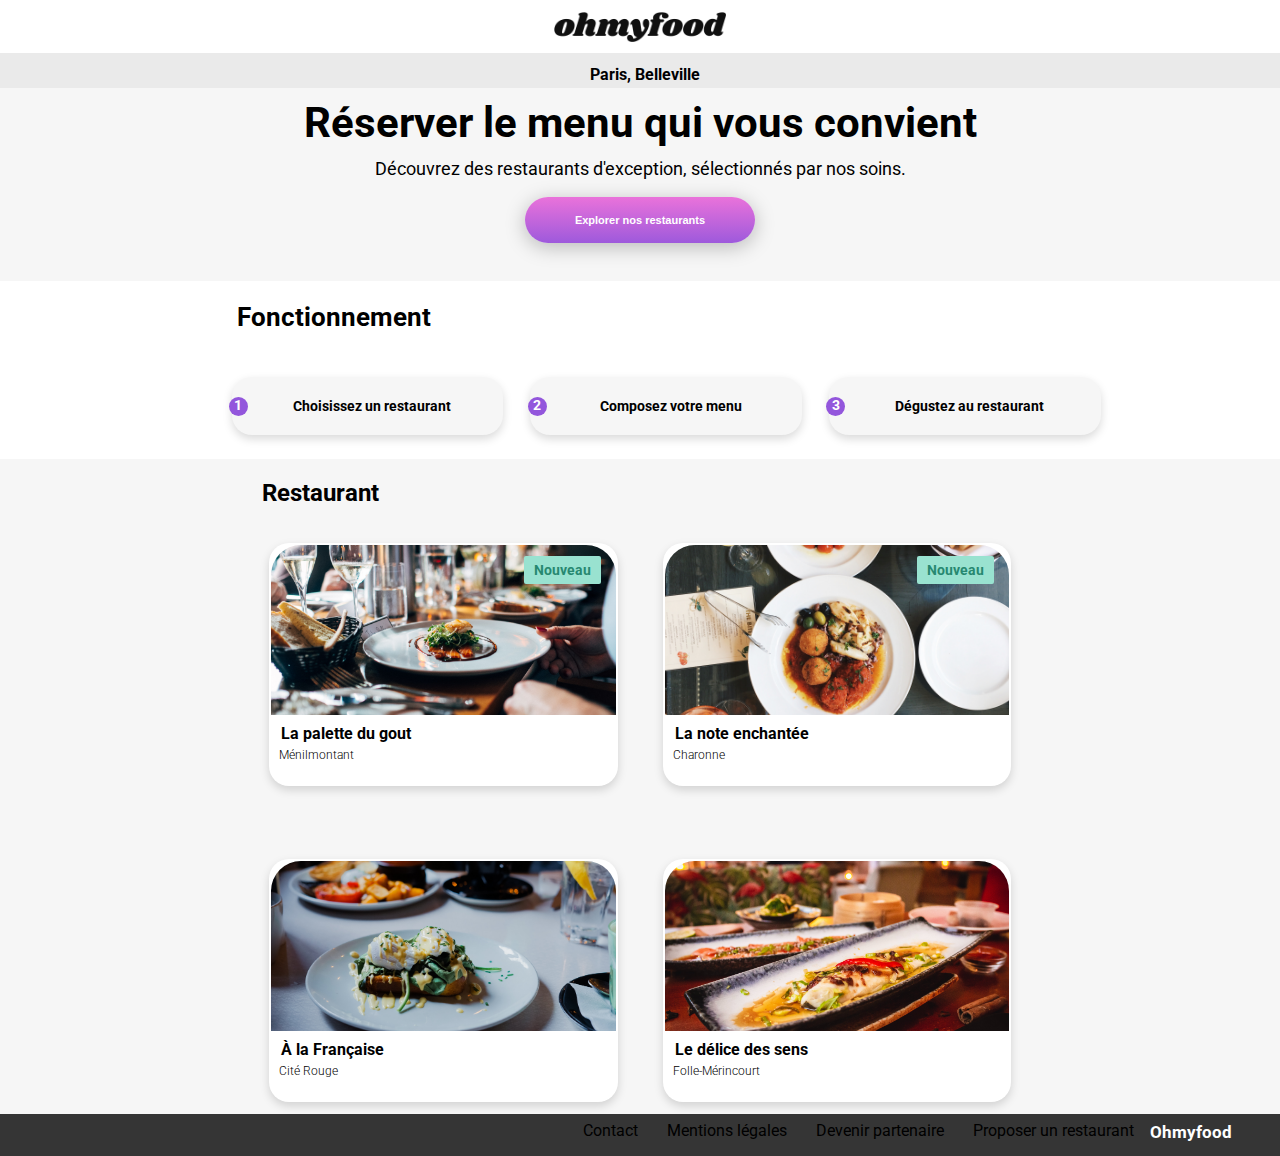
==== index.html @ 51f09596 "Page accueil + page restaurant" ====
<!DOCTYPE html>
<html lang="fr">
  <head>
    <meta charset="UTF-8" />
    <meta http-equiv="X-UA-Compatible" content="IE=edge" />
    <meta name="viewport" content="width=device-width, initial-scale=1.0" />
    <title>Booki</title>
    <link rel="preconnect" href="https://fonts.googleapis.com" />
    <link rel="preconnect" href="https://fonts.gstatic.com" crossorigin />
    <link
      href="https://fonts.googleapis.com/css2?family=Raleway:wght@400;500;700&display=swap"
      rel="stylesheet"
    />
    <link
      rel="stylesheet"
      href="https://cdnjs.cloudflare.com/ajax/libs/font-awesome/6.2.1/css/all.min.css"
      integrity="sha512-MV7K8+y+gLIBoVD59lQIYicR65iaqukzvf/nwasF0nqhPay5w/9lJmVM2hMDcnK1OnMGCdVK+iQrJ7lzPJQd1w=="
      crossorigin="anonymous"
      referrerpolicy="no-referrer"
    />
    <link
      href="https://fonts.googleapis.com/css2?family=Roboto:wght@300&family=Unbounded:wght@200&display=swap"
      rel="stylesheet"
    />
    <link rel="stylesheet" href="./main.css" />
  </head>

  <header>
    <nav>
      <div class="logoResto">
        <img
          id="logoTaille"
          src="./Images_et_textes_Ohmyfood/images/logo/ohmyfood.png"
          alt="logo Oh my food"
        />
      </div>
    </nav>
  </header>

  <main>
    <div class="ville">
      <i class="iconSpace fa-solid fa-location-dot"></i>
      <span>Paris, Belleville</span>
    </div>

    <section class="Reservation">
      <h1 id="reserve">Réserver le menu qui vous convient</h1>
      <p id="decouvrir">
        Découvrez des restaurants d'exception, sélectionnés par nos soins.
      </p>
      <button id="reservationBtn">Explorer nos restaurants</button>
    </section>

    <section class="Fonctionnement">
      <div class="titreFonction">
        <h2>Fonctionnement</h2>
      </div>
      <div class="categorie">
        <div class="encadrement">
          <div class="num">
            <span>1</span>
          </div>
          <i class="iconSpace fa-solid fa-mobile-screen-button"></i>
          Choisissez un restaurant
        </div>

        <div class="encadrement">
          <div class="num">
            <span>2</span>
          </div>
          <i class="iconSpace fa-solid fa-list-ul"></i>
          Composez votre menu
        </div>

        <div class="encadrement">
          <div class="num">
            <span>3</span>
          </div>
          <i class="iconSpace fa-solid fa-store"></i>
          Dégustez au restaurant
        </div>
      </div>
    </section>

    <section class="restaurant">
      <h2 id="titreResto">Restaurant</h2>
      <div class="positionCardResto">
        <article class="encadrementResto">
          <a href="./Restaurant/La_palette_du_gout.html">
            <img
              class="image"
              src="./Images_et_textes_Ohmyfood/images/restaurants/jay-wennington-N_Y88TWmGwA-unsplash.jpg"
              alt="photo restaurant La palette du gout"
            />
            <div>
              <span class="nouveau">Nouveau</span>
              <h3 class="titre">La palette du gout</h3>
              <div class="coeur">
                <i class="fa-regular fa-heart nobg"></i>
              </div>
            </div>
            <p class="text">Ménilmontant</p>
          </a>
        </article>

        <article class="encadrementResto">
          <a href="./Restaurant/La_note_enchantée.html">
            <img
              class="image"
              src="./Images_et_textes_Ohmyfood/images/restaurants/stil-u2Lp8tXIcjw-unsplash.jpg"
              alt="photo restaurant La palette du gout"
            />
            <div>
              <span class="nouveau">Nouveau</span>
              <h3 class="titre">La note enchantée</h3>
              <div class="coeur">
                <i class="fa-regular fa-heart nobg"></i>
              </div>
            </div>
            <p class="text">Charonne</p>
          </a>
        </article>

        <article class="encadrementResto">
          <a href="./Restaurant/À_la_française.html">
            <img
              class="image"
              src="./Images_et_textes_Ohmyfood/images/restaurants/toa-heftiba-DQKerTsQwi0-unsplash.jpg"
              alt="photo restaurant La palette du gout"
            />
            <div>
              <h3 class="titre">À la Française</h3>
              <div class="coeur">
                <i class="fa-regular fa-heart nobg"></i>
              </div>
            </div>
            <p class="text">Cité Rouge</p>
          </a>
        </article>

        <article class="encadrementResto">
          <a href="./Restaurant/Le_délice_des_sens.html">
            <img
              class="image"
              src="./Images_et_textes_Ohmyfood/images/restaurants/louis-hansel-shotsoflouis-qNBGVyOCY8Q-unsplash.jpg"
              alt="photo restaurant La palette du gout"
            />
            <div>
              <h3 class="titre">Le délice des sens</h3>
              <div class="coeur">
                <i class="fa-regular fa-heart nobg"></i>
              </div>
            </div>
            <p class="text">Folle-Mérincourt</p>
          </a>
        </article>
      </div>
    </section>
  </main>
  <footer class="fondFooter">
    <h2 class="titreFooter">Ohmyfood</h2>
    <ul class="PositionFooter">
      <li>
        <a href="#" class="list__link link__bold">
          <i class="fa-solid fa-utensils"></i>
          Proposer un restaurant
        </a>
      </li>
      <li>
        <a href="#" class="list__link link__bold hand">
          <i class="fa-solid fa-handshake-angle" id="hand"></i>
          Devenir partenaire
        </a>
      </li>
      <li>
        <a href="#" class="list__link colorFooter">Mentions légales</a>
      </li>

      <li>
        <a href="mailto:contact@ohmyfood.com" class="list__link">Contact</a>
      </li>
    </ul>
  </footer>
</html>
---- main.css ----
body{
  margin: 0;
  font-family: "roboto", sans-serif;
}

img#logoTaille {
  width: 172px;
}

.iconSpace {
  margin-right: 9px;
}

.ville {
  width: 100%;
  background-color: #eaeaea;
  height: 42px;
  margin-bottom: -21px;
  display: flex;
  justify-content: center;
  align-items: center;
}

h1#reserve {
  font-size: 22px;
  text-align: center;
  padding-top: 10px;
  display: flex;
  justify-content: center;
}

p#decouvrir {
  text-align: center;
  font-size: 14px;
}

.Reservation {
  background-color: #f6f6f6;
  height: 193px;
}

.titreFonction {
  display: flex;
  justify-content: flex-start;
  margin-left: 21px;
}

.categorie {
  display: flex;
  flex-direction: column;
  align-items: center;
}

.encadrement {
  position: relative;
  flex-grow: 1;
  border-radius: 20px;
  box-shadow: 0px 4px 10px rgba(0, 0, 0, 0.15);
  padding: 21px;
  font-weight: bold;
  text-align: center;
  margin-top: 16px;
  margin-left: 21px;
  width: 70%;
  font-size: 14px;
  margin-bottom: 16px;
  background: #f6f6f6;
}

.num {
  background-color: #9356dc;
  border-radius: 50%;
  height: 19px;
  width: 19px;
  text-align: center;
  position: absolute;
  color: white;
  left: -2%;
}

.restaurant {
  background-color: #f6f6f6;
  height: 100%;
  display: flex;
  flex-direction: column;
}

.encadrementResto {
  position: relative;
  border-radius: 20px;
  box-shadow: 0px 4px 10px rgba(0, 0, 0, 0.15);
  padding: 2px;
  font-weight: bold;
  text-align: center;
  margin-top: 16px;
  width: 82%;
  font-size: 14px;
  height: 197px;
  margin-bottom: 12px;
  background: white;
}

.image {
  border-radius: 15px 15px 0 0;
  -o-object-fit: cover;
  object-fit: cover;
  height: 73%;
  width: 100%;
}

.titre {
  display: flex;
  margin: 0;
  margin-top: 9px;
  margin-left: 10px;
}

.nouveau {
  content: "Nouveau";
  position: absolute;
  background-color: #99E2D0;
  font-size: 14px;
  padding: 6px 10px;
  color: #278870;
  border-radius: 2px;
  right: 17px;
  top: 13px;
}

.text {
  display: flex;
  margin: 0;
  margin-top: 5px;
  font-weight: 300;
  font-size: 12px;
  margin-left: 8px;
}

.coeur {
  position: absolute;
  right: 15px;
  top: 161px;
}

#titreResto {
  margin-left: 8%;
}

a {
  text-decoration: none;
  color: black;
}

.fondFooter {
  background-color: #353535;
  color: white;
}

li {
  list-style-type: none;
  color: white;
  margin-top: 7px;
}

#colorFooter {
  color: white;
}

button#reservationBtn {
  font-weight: bold;
  color: white;
  font-size: 16px;
  color: white;
  font-size: 11px;
  border-radius: 30px;
  border: none;
  background: linear-gradient(to top, #9356dc -14%, #ff79da 128%);
  box-shadow: 0px 4px 20px rgba(0, 0, 0, 0.25);
  width: 74%;
  height: 39px;
  display: flex;
  align-items: center;
  justify-content: center;
  margin-left: 11%;
}

#reservationBtn:hover {
  opacity: 0.8;
  box-shadow: 0px 8px 27px 0px rgba(0, 0, 0, 0.3);
}

.titreFooter {
  padding-top: 13px;
  margin-left: 34px;
  margin-top: 0;
  font-size: 14px;
}

span {
  font-weight: bold;
}

ul.PositionFooter {
  margin: 0;
}

.positionCardResto {
  margin-left: 18%;
}

@media screen and (min-width: 1024px) {
  body {
    margin: 0;
    font-family: "roboto", sans-serif;
  }
  img {
    display: flex;
    justify-content: center;
  }
  button#reservationBtn {
    font-weight: bold;
    color: white;
    font-size: 16px;
    color: white;
    font-size: 11px;
    border-radius: 30px;
    border: none;
    background: linear-gradient(to top, #9356dc -14%, #ff79da 128%);
    box-shadow: 0px 4px 20px rgba(0, 0, 0, 0.25);
    width: 18%;
    height: 46px;
    margin-left: 41%;
  }
  .titreFonction {
    margin-left: 2rem;
    display: flex;
    justify-content: flex-start;
    font-weight: 700;
    font-size: 17px;
  }
  #titreResto {
    margin-right: 58%;
  }
  .encadrement {
    position: relative;
    flex-grow: 1;
    border-radius: 20px;
    box-shadow: 0px 4px 10px rgba(0, 0, 0, 0.15);
    padding: 21px;
    font-weight: bold;
    text-align: center;
    margin-top: 16px;
    margin-left: 3%;
    width: 8%;
    font-size: 14px;
    display: flex;
    justify-content: center;
    align-items: center;
    background: #f6f6f6;
  }
  .num {
    background-color: #9356dc;
    border-radius: 50%;
    height: 19px;
    width: 19px;
    text-align: center;
    position: absolute;
    color: white;
    left: -1%;
  }
  .image {
    border-radius: 30px 30px 0 0;
    -o-object-fit: cover;
       object-fit: cover;
    height: 71%;
    width: 100%;
    margin-left: 0px;
  }
  .titreResto {
    margin-right: 25%;
  }
  .encadrementResto {
    padding: 2px;
    width: 42%;
    height: 239px;
  }
  .restaurant {
    background-color: #f6f6f6;
    height: 100%;
    display: flex;
    flex-direction: column;
    align-items: center;
  }
  section.Fonctionnement {
    display: flex;
    flex-direction: column;
    flex-wrap: wrap;
    width: 70%;
    padding-left: 16%;
  }
  .categorie {
    display: flex;
    flex-direction: row;
    flex-wrap: wrap;
  }
  .positionCardResto {
    display: flex;
    flex-flow: row wrap;
    align-items: center;
    width: 64%;
    gap: 45px;
    justify-content: center;
  }
  ul.PositionFooter {
    display: flex;
    flex-direction: row-reverse;
    gap: 29px;
  }
  .fondFooter {
    background-color: #353535;
    color: white;
    display: flex;
    flex-direction: row-reverse;
  }
  .titreFooter {
    margin-right: 48px;
    margin-left: 16px;
    margin-top: -5px;
    font-size: 17px;
  }
  .coeur {
    position: absolute;
    right: 15px;
    top: 196px;
  }
  .ville {
    width: 100%;
    background-color: #eaeaea;
    height: 42px;
    margin-bottom: -35px;
    display: flex;
    justify-content: center;
    align-items: center;
  }
  h1#reserve {
    font-size: 42px;
    text-align: center;
    padding-top: 10px;
    display: flex;
    justify-content: center;
  }
  p#decouvrir {
    text-align: center;
    font-size: 18px;
    margin-top: -17px;
  }
  .positionCardResto {
    margin-left: 0%;
  }
}
.imgResto {
  width: 100%;
  height: 170px;
  -o-object-fit: cover;
     object-fit: cover;
}

.logoResto {
  width: 100%;
  height: 32px;
  display: flex;
  justify-content: center;
  margin-top: 11px;
  margin-bottom: 10px;
  align-items: center;
}

.logorestoTaille {
  width: 65%;
}

.Retour {
  position: absolute;
  left: 10px;
  top: 20px;
}

.carte {
  position: relative;
  top: -64px;
  border-radius: 50px 50px 0 0;
  margin-bottom: -60px;
  background-color: #f7f7f7;
  height: 55rem;
}

.carteNote {
  position: relative;
  top: -64px;
  border-radius: 50px 50px 0 0;
  margin-bottom: -60px;
  background-color: #f7f7f7;
  height: 55rem;
}

.Titre {
  display: flex;
  flex-direction: row;
  justify-content: center;
}

.titreCarte {
  font-size: 20px;
  padding-top: 23px;
  margin-right: 33px;
  font-family: Shrikhand;
}

i#coeurResto {
  position: absolute;
  top: 3rem;
  left: 16rem;
}

.encadrementRestaurant {
  position: relative;
  flex-grow: 1;
  border-radius: 11px;
  box-shadow: 0px 4px 10px rgba(0, 0, 0, 0.15);
  padding: 21px;
  font-weight: bold;
  text-align: center;
  margin-top: 16px;
  margin-left: 7px;
  width: 78%;
  font-size: 14px;
  height: 8px;
  margin-bottom: 12px;
  background: white;
  text-align: start;
}

.titrePlat {
  margin: -7px;
  margin-bottom: 7px;
  margin-top: -11px;
  font-size: 14px;
}

.supPlat {
  margin: -7px;
  font-weight: 100;
  font-size: 11px;
}

.prix {
  position: absolute;
  right: 9px;
  top: 25px;
  font-size: 12px;
}

h2#EPD {
  font-weight: 300;
  font-size: 16px;
  margin-left: 12px;
  border-bottom: 2px solid #99e2d0;
  width: 28px;
}

button#CommandeBtn {
  font-weight: bold;
  color: white;
  font-size: 16px;
  color: white;
  font-size: 11px;
  border-radius: 30px;
  border: none;
  background: linear-gradient(to top, #9356dc -14%, #ff79da 128%);
  box-shadow: 0px 4px 20px rgba(0, 0, 0, 0.25);
  width: 74%;
  height: 39px;
  display: flex;
  align-items: center;
  justify-content: center;
  margin-left: 12%;
  margin-top: 19px;
}

@media screen and (min-width: 1024px) {
  body {
    margin: 0;
    font-family: "roboto", sans-serif;
  }
  .logorestoTaille {
    width: 13%;
  }
  .imgResto {
    width: 100%;
    height: 28rem;
    -o-object-fit: cover;
       object-fit: cover;
  }
  .carte {
    position: relative;
    top: -64px;
    border-radius: 50px 50px 0 0;
    margin-bottom: -60px;
    background-color: #f7f7f7;
    height: 100%;
    margin-left: 250px;
    right: 21%;
    width: 91%;
  }
  .titreCarte {
    font-size: 24px;
    display: flex;
    justify-content: center;
    font-weight: bold;
    font-family: Shrikhand;
  }
  .Titre {
    display: flex;
    justify-content: center;
    flex-direction: row;
  }
  i#coeurResto {
    padding-top: 5px;
    padding-left: 20rem;
  }
  .positionPlat {
    display: flex;
    flex-direction: column;
    width: 54%;
    margin-left: 17rem;
  }
  button#CommandeBtn {
    font-weight: bold;
    color: white;
    font-size: 16px;
    color: white;
    font-size: 11px;
    border-radius: 30px;
    border: none;
    background: linear-gradient(to top, #9356dc -14%, #ff79da 128%);
    box-shadow: 0px 4px 20px rgba(0, 0, 0, 0.25);
    width: 9%;
    height: 40px;
    margin: 10px;
  }
  .positionButtonCommande {
    display: flex;
    justify-content: center;
  }
}
@media screen and (min-width: 1440px) {
  .logorestoTaille {
    width: 23%;
  }
  .carte {
    position: relative;
    top: -64px;
    border-radius: 50px 50px 0 0;
    margin-bottom: -60px;
    background-color: #f7f7f7;
    height: 100%;
    margin-left: 250px;
    right: 13%;
    width: 91%;
  }
  i#coeurResto {
    padding-top: 5px;
    padding-left: 33rem;
  }
  .positionPlat {
    display: flex;
    flex-direction: column;
    width: 54%;
    margin-left: 23rem;
  }
}
@media screen and (min-width: 768px) {
  i#coeurResto {
    position: absolute;
    top: 3rem;
    left: 30rem;
  }
  .logorestoTaille {
    width: 17%;
  }
}/*# sourceMappingURL=main.css.map */
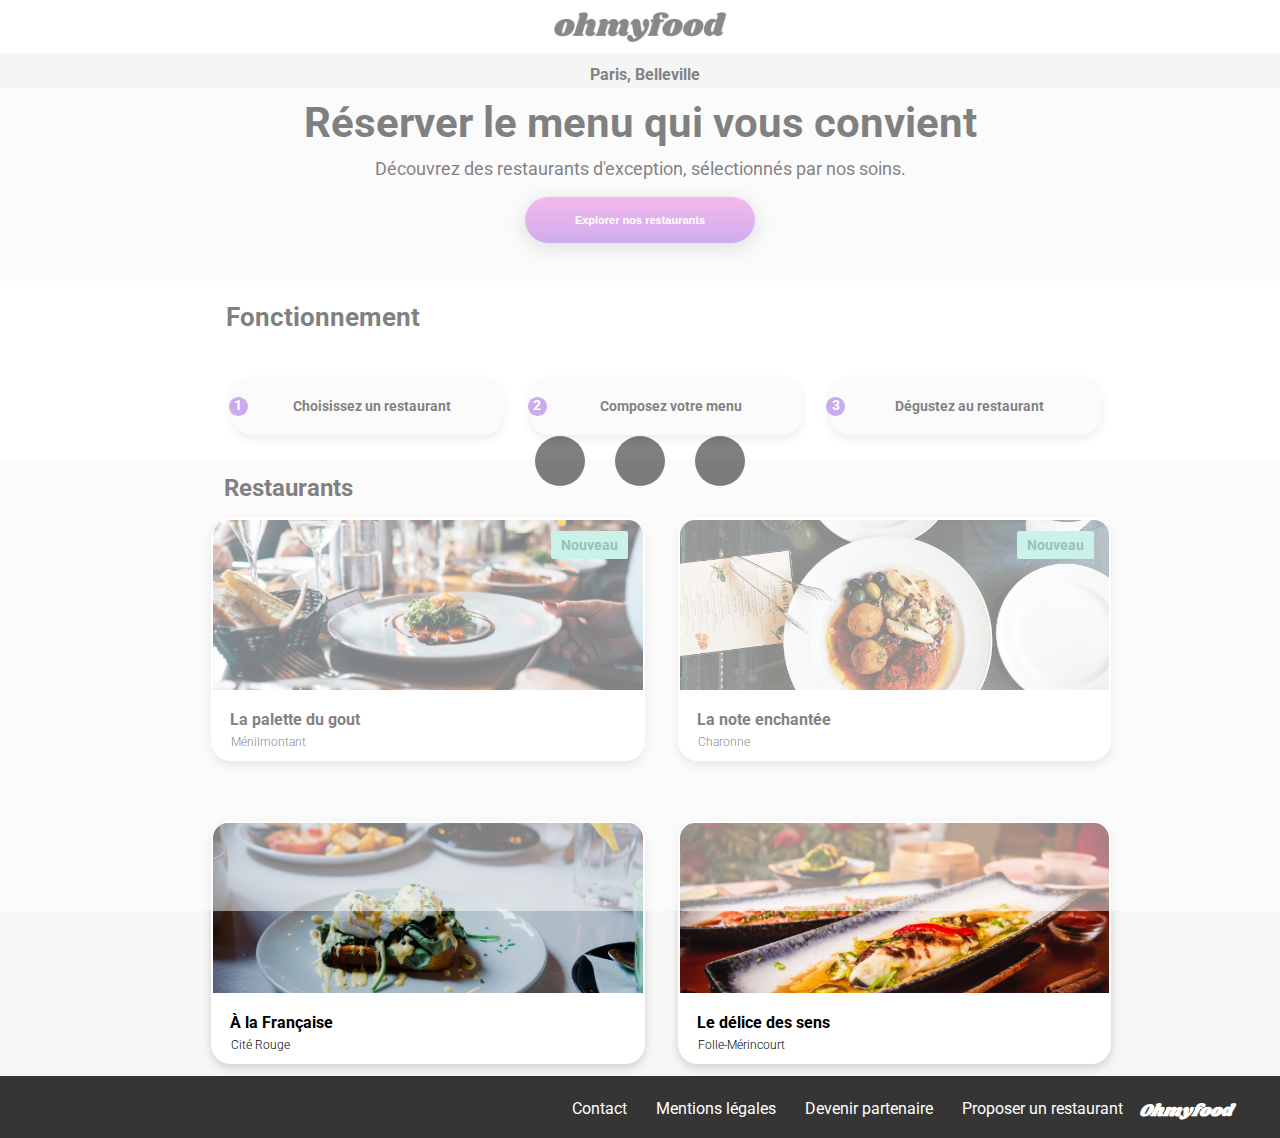
==== commit e81a9ab1: "refont du projet avec la methode 7.1" ====
--- a/index.html
+++ b/index.html
@@ -8,10 +8,6 @@
     <link rel="preconnect" href="https://fonts.googleapis.com" />
     <link rel="preconnect" href="https://fonts.gstatic.com" crossorigin />
     <link
-      href="https://fonts.googleapis.com/css2?family=Raleway:wght@400;500;700&display=swap"
-      rel="stylesheet"
-    />
-    <link
       rel="stylesheet"
       href="https://cdnjs.cloudflare.com/ajax/libs/font-awesome/6.2.1/css/all.min.css"
       integrity="sha512-MV7K8+y+gLIBoVD59lQIYicR65iaqukzvf/nwasF0nqhPay5w/9lJmVM2hMDcnK1OnMGCdVK+iQrJ7lzPJQd1w=="
@@ -19,166 +15,176 @@
       referrerpolicy="no-referrer"
     />
     <link
-      href="https://fonts.googleapis.com/css2?family=Roboto:wght@300&family=Unbounded:wght@200&display=swap"
+      href="https://fonts.googleapis.com/css2?family=Roboto:wght@100&amp;family=Shrikhand&amp;display=swap"
       rel="stylesheet"
     />
-    <link rel="stylesheet" href="./main.css" />
+    <link rel="stylesheet" href="../Sass/main.css" />
   </head>
+  <body>
+    <div class="loaderContainer">
+      <div class="point1"></div>
+      <div class="point2"></div>
+      <div class="point3"></div>
+    </div>
+    <header>
+      <nav>
+        <div class="logoResto">
+          <img
+            id="logoTaille"
+            src="./asset/Images_et_textes_Ohmyfood/images/logo/ohmyfood.png"
+            alt="logo Oh my food"
+          />
+        </div>
+      </nav>
+    </header>
 
-  <header>
-    <nav>
-      <div class="logoResto">
-        <img
-          id="logoTaille"
-          src="./Images_et_textes_Ohmyfood/images/logo/ohmyfood.png"
-          alt="logo Oh my food"
-        />
+    <main>
+      <div class="ville">
+        <i class="iconSpace fa-solid fa-location-dot"></i>
+        <span>Paris, Belleville</span>
       </div>
-    </nav>
-  </header>
 
-  <main>
-    <div class="ville">
-      <i class="iconSpace fa-solid fa-location-dot"></i>
-      <span>Paris, Belleville</span>
-    </div>
+      <section class="Reservation">
+        <h1 id="reserve">Réserver le menu qui vous convient</h1>
+        <p id="decouvrir">
+          Découvrez des restaurants d'exception, sélectionnés par nos soins.
+        </p>
+        <button id="reservationBtn">Explorer nos restaurants</button>
+      </section>
 
-    <section class="Reservation">
-      <h1 id="reserve">Réserver le menu qui vous convient</h1>
-      <p id="decouvrir">
-        Découvrez des restaurants d'exception, sélectionnés par nos soins.
-      </p>
-      <button id="reservationBtn">Explorer nos restaurants</button>
-    </section>
+      <section class="Fonctionnement">
+        <div class="titreFonction">
+          <h2>Fonctionnement</h2>
+        </div>
+        <div class="categorie">
+          <div class="encadrement">
+            <div class="num">
+              <span>1</span>
+            </div>
+            <i class="iconSpace fa-solid fa-mobile-screen-button"></i>
+            Choisissez un restaurant
+          </div>
 
-    <section class="Fonctionnement">
-      <div class="titreFonction">
-        <h2>Fonctionnement</h2>
-      </div>
-      <div class="categorie">
-        <div class="encadrement">
-          <div class="num">
-            <span>1</span>
+          <div class="encadrement">
+            <div class="num">
+              <span>2</span>
+            </div>
+            <i class="iconSpace fa-solid fa-list-ul"></i>
+            Composez votre menu
           </div>
-          <i class="iconSpace fa-solid fa-mobile-screen-button"></i>
-          Choisissez un restaurant
+
+          <div class="encadrement">
+            <div class="num">
+              <span>3</span>
+            </div>
+            <i id="colorIcon" class="iconSpace fa-solid fa-store"></i>
+            Dégustez au restaurant
+          </div>
         </div>
+      </section>
 
-        <div class="encadrement">
-          <div class="num">
-            <span>2</span>
-          </div>
-          <i class="iconSpace fa-solid fa-list-ul"></i>
-          Composez votre menu
+      <section class="restaurant">
+        <h2 id="titreResto">Restaurants</h2>
+        <div class="positionCardResto">
+          <article class="encadrementResto">
+            <a href="./Restaurant/La_palette_du_gout.html">
+              <img
+                class="image"
+                src="./asset/Images_et_textes_Ohmyfood/images/restaurants/jay-wennington-N_Y88TWmGwA-unsplash.jpg"
+                alt="photo restaurant La palette du gout"
+              />
+              <div>
+                <span class="nouveau">Nouveau</span>
+                <h3 class="titre">La palette du gout</h3>
+                <div class="coeur">
+                  <i class="fa-regular fa-heart nobg"></i>
+                  <i class="fa-solid fa-heart bg"></i>
+                </div>
+              </div>
+              <p class="text">Ménilmontant</p>
+            </a>
+          </article>
+
+          <article class="encadrementResto">
+            <a href="./Restaurant/La_note_enchantée.html">
+              <img
+                class="image"
+                src="./asset/Images_et_textes_Ohmyfood/images/restaurants/stil-u2Lp8tXIcjw-unsplash.jpg"
+                alt="photo restaurant La palette du gout"
+              />
+              <div>
+                <span class="nouveau">Nouveau</span>
+                <h3 class="titre">La note enchantée</h3>
+                <div class="coeur">
+                  <i class="fa-regular fa-heart nobg"></i>
+                  <i class="fa-solid fa-heart bg"></i>
+                </div>
+              </div>
+              <p class="text">Charonne</p>
+            </a>
+          </article>
+
+          <article class="encadrementResto">
+            <a href="./Restaurant/À_la_française.html">
+              <img
+                class="image"
+                src="./asset/Images_et_textes_Ohmyfood/images/restaurants/toa-heftiba-DQKerTsQwi0-unsplash.jpg"
+                alt="photo restaurant La palette du gout"
+              />
+              <div>
+                <h3 class="titre">À la Française</h3>
+                <div class="coeur">
+                  <i class="fa-regular fa-heart nobg"></i>
+                  <i class="fa-solid fa-heart bg"></i>
+                </div>
+              </div>
+              <p class="text">Cité Rouge</p>
+            </a>
+          </article>
+
+          <article class="encadrementResto">
+            <a href="./Restaurant/Le_délice_des_sens.html">
+              <img
+                class="image"
+                src="./asset/Images_et_textes_Ohmyfood/images/restaurants/louis-hansel-shotsoflouis-qNBGVyOCY8Q-unsplash.jpg"
+                alt="photo restaurant La palette du gout"
+              />
+              <div>
+                <h3 class="titre">Le délice des sens</h3>
+                <div class="coeur">
+                  <i class="fa-regular fa-heart nobg"></i>
+                  <i class="fa-solid fa-heart bg"></i>
+                </div>
+              </div>
+              <p class="text">Folle-Mérincourt</p>
+            </a>
+          </article>
         </div>
+      </section>
+    </main>
+    <footer class="fondFooter">
+      <h2 class="titreFooter">Ohmyfood</h2>
+      <ul class="PositionFooter">
+        <li>
+          <a href="#" class="list__link link__bold">
+            <i class="fa-solid fa-utensils"></i>
+            Proposer un restaurant
+          </a>
+        </li>
+        <li>
+          <a href="#" class="list__link link__bold hand">
+            <i class="fa-solid fa-handshake-angle" id="hand"></i>
+            Devenir partenaire
+          </a>
+        </li>
+        <li>
+          <a href="#" class="list__link colorFooter">Mentions légales</a>
+        </li>
 
-        <div class="encadrement">
-          <div class="num">
-            <span>3</span>
-          </div>
-          <i class="iconSpace fa-solid fa-store"></i>
-          Dégustez au restaurant
-        </div>
-      </div>
-    </section>
-
-    <section class="restaurant">
-      <h2 id="titreResto">Restaurant</h2>
-      <div class="positionCardResto">
-        <article class="encadrementResto">
-          <a href="./Restaurant/La_palette_du_gout.html">
-            <img
-              class="image"
-              src="./Images_et_textes_Ohmyfood/images/restaurants/jay-wennington-N_Y88TWmGwA-unsplash.jpg"
-              alt="photo restaurant La palette du gout"
-            />
-            <div>
-              <span class="nouveau">Nouveau</span>
-              <h3 class="titre">La palette du gout</h3>
-              <div class="coeur">
-                <i class="fa-regular fa-heart nobg"></i>
-              </div>
-            </div>
-            <p class="text">Ménilmontant</p>
-          </a>
-        </article>
-
-        <article class="encadrementResto">
-          <a href="./Restaurant/La_note_enchantée.html">
-            <img
-              class="image"
-              src="./Images_et_textes_Ohmyfood/images/restaurants/stil-u2Lp8tXIcjw-unsplash.jpg"
-              alt="photo restaurant La palette du gout"
-            />
-            <div>
-              <span class="nouveau">Nouveau</span>
-              <h3 class="titre">La note enchantée</h3>
-              <div class="coeur">
-                <i class="fa-regular fa-heart nobg"></i>
-              </div>
-            </div>
-            <p class="text">Charonne</p>
-          </a>
-        </article>
-
-        <article class="encadrementResto">
-          <a href="./Restaurant/À_la_française.html">
-            <img
-              class="image"
-              src="./Images_et_textes_Ohmyfood/images/restaurants/toa-heftiba-DQKerTsQwi0-unsplash.jpg"
-              alt="photo restaurant La palette du gout"
-            />
-            <div>
-              <h3 class="titre">À la Française</h3>
-              <div class="coeur">
-                <i class="fa-regular fa-heart nobg"></i>
-              </div>
-            </div>
-            <p class="text">Cité Rouge</p>
-          </a>
-        </article>
-
-        <article class="encadrementResto">
-          <a href="./Restaurant/Le_délice_des_sens.html">
-            <img
-              class="image"
-              src="./Images_et_textes_Ohmyfood/images/restaurants/louis-hansel-shotsoflouis-qNBGVyOCY8Q-unsplash.jpg"
-              alt="photo restaurant La palette du gout"
-            />
-            <div>
-              <h3 class="titre">Le délice des sens</h3>
-              <div class="coeur">
-                <i class="fa-regular fa-heart nobg"></i>
-              </div>
-            </div>
-            <p class="text">Folle-Mérincourt</p>
-          </a>
-        </article>
-      </div>
-    </section>
-  </main>
-  <footer class="fondFooter">
-    <h2 class="titreFooter">Ohmyfood</h2>
-    <ul class="PositionFooter">
-      <li>
-        <a href="#" class="list__link link__bold">
-          <i class="fa-solid fa-utensils"></i>
-          Proposer un restaurant
-        </a>
-      </li>
-      <li>
-        <a href="#" class="list__link link__bold hand">
-          <i class="fa-solid fa-handshake-angle" id="hand"></i>
-          Devenir partenaire
-        </a>
-      </li>
-      <li>
-        <a href="#" class="list__link colorFooter">Mentions légales</a>
-      </li>
-
-      <li>
-        <a href="mailto:contact@ohmyfood.com" class="list__link">Contact</a>
-      </li>
-    </ul>
-  </footer>
+        <li>
+          <a href="mailto:contact@ohmyfood.com" class="list__link">Contact</a>
+        </li>
+      </ul>
+    </footer>
+  </body>
 </html>
--- a/Sass/main.css
+++ b/Sass/main.css
@@ -0,0 +1,937 @@
+@keyframes heartbg {
+  from {
+    opacity: 0;
+  }
+  to {
+    opacity: 1;
+  }
+}
+@keyframes valid {
+  from {
+    width: 0px;
+  }
+  to {
+    width: 60px;
+  }
+}
+@keyframes moveInleft {
+  0% {
+    opacity: 0;
+    transform: translateX(-10px);
+  }
+  80% {
+    transform: translateX(10px);
+  }
+  100% {
+    opacity: 1;
+    transform: translate(0);
+  }
+}
+@keyframes loader {
+  100% {
+    transform: translateY(-30px);
+  }
+}
+@keyframes disappear {
+  0% {
+    transform: scale(1);
+  }
+  100% {
+    transform: scale(0);
+  }
+}
+@keyframes mooveinRight {
+  0% {
+    transform: translate(0);
+  }
+  100% {
+    transform: translateX(-45px);
+  }
+}
+/*Header*/
+img#logoTaille {
+  width: 172px;
+}
+
+.logoResto {
+  width: 100%;
+  height: 32px;
+  display: flex;
+  justify-content: center;
+  margin-top: 11px;
+  margin-bottom: 10px;
+  align-items: center;
+}
+
+.logorestoTaille {
+  width: 157px;
+}
+
+.Retour {
+  position: absolute;
+  left: 10px;
+  top: 20px;
+}
+
+a#colorretour {
+  color: black;
+}
+
+.titreFooter {
+  padding-top: 13px;
+  margin-left: 34px;
+  margin-top: 0;
+  font-size: 14px;
+  font-family: Shrikhand;
+  font-style: italic;
+}
+
+.fondFooter {
+  background-color: #353535;
+  color: #ffffff;
+}
+
+ul.PositionFooter {
+  margin: 0;
+}
+
+.titreFooter {
+  margin-right: 48px;
+  margin-left: 16px;
+  margin-top: 10px;
+  font-size: 17px;
+  font-family: Shrikhand;
+  font-style: italic;
+}
+
+@media screen and (min-width: 1024px) {
+  .logorestoTaille {
+    margin-right: 51px;
+    width: 157px;
+  }
+  .imgResto {
+    width: 100%;
+    height: 28rem;
+    -o-object-fit: cover;
+       object-fit: cover;
+  }
+  ul.PositionFooter {
+    display: flex;
+    flex-direction: row-reverse;
+    gap: 29px;
+    padding-top: 16px;
+  }
+  .fondFooter {
+    background-color: #353535;
+    color: #ffffff;
+    display: flex;
+    flex-direction: row-reverse;
+  }
+}
+body {
+  margin: 0;
+  font-family: "roboto", sans-serif;
+}
+
+.iconSpace {
+  margin-right: 9px;
+}
+
+.ville {
+  width: 100%;
+  background-color: #eaeaea;
+  height: 42px;
+  margin-bottom: -21px;
+  display: flex;
+  justify-content: center;
+  align-items: center;
+}
+
+h1#reserve {
+  font-size: 22px;
+  text-align: center;
+  padding-top: 10px;
+  display: flex;
+  justify-content: center;
+}
+
+p#decouvrir {
+  text-align: center;
+  font-size: 14px;
+}
+
+.Reservation {
+  background-color: #f6f6f6;
+  height: 193px;
+}
+
+.titreFonction {
+  display: flex;
+  justify-content: flex-start;
+  margin-left: 30px;
+}
+
+.categorie {
+  display: flex;
+  flex-direction: column;
+  align-items: center;
+}
+
+.encadrement {
+  position: relative;
+  flex-grow: 1;
+  border-radius: 20px;
+  box-shadow: 0px 4px 10px rgba(0, 0, 0, 0.15);
+  padding: 21px;
+  font-weight: bold;
+  text-align: center;
+  margin-top: 16px;
+  width: 70%;
+  font-size: 14px;
+  margin-bottom: 16px;
+  background: #f6f6f6;
+}
+
+.encadrement:hover i {
+  color: #9356dc;
+}
+
+.num {
+  background-color: #9356dc;
+  border-radius: 50%;
+  height: 19px;
+  width: 19px;
+  text-align: center;
+  position: absolute;
+  color: #ffffff;
+  left: -2%;
+}
+
+.restaurant {
+  background-color: #f6f6f6;
+  height: 100%;
+  display: flex;
+  flex-direction: column;
+}
+
+.encadrementResto {
+  position: relative;
+  border-radius: 20px;
+  box-shadow: 0px 4px 10px rgba(0, 0, 0, 0.15);
+  padding: 2px;
+  font-weight: bold;
+  text-align: center;
+  margin-top: 16px;
+  width: 74%;
+  font-size: 14px;
+  height: 197px;
+  margin-bottom: 12px;
+  background-color: #ffffff;
+  margin-left: 1px;
+}
+
+.image {
+  border-radius: 15px 15px 0 0;
+  -o-object-fit: cover;
+  object-fit: cover;
+  height: 73%;
+  width: 100%;
+}
+
+.titre {
+  display: flex;
+  margin: 0;
+  margin-top: 4px;
+  margin-left: 17px;
+  color: black;
+}
+
+.nouveau {
+  content: "Nouveau";
+  position: absolute;
+  background-color: #99e2d0;
+  font-size: 14px;
+  padding: 6px 10px;
+  color: #278870;
+  border-radius: 2px;
+  right: 17px;
+  top: 13px;
+}
+
+.text {
+  display: flex;
+  margin: 0;
+  margin-top: 4px;
+  font-weight: 300;
+  font-size: 12px;
+  margin-left: 18px;
+  color: black;
+}
+
+#titreResto {
+  margin: 0;
+  display: flex;
+  justify-content: flex-start;
+  margin-left: 30px;
+  padding-top: 15px;
+}
+
+a {
+  text-decoration: none;
+  color: #ffffff;
+}
+
+li {
+  list-style-type: none;
+  color: #ffffff;
+  margin-top: 7px;
+}
+
+button#reservationBtn {
+  font-weight: bold;
+  font-size: 16px;
+  color: #ffffff;
+  font-size: 11px;
+  border-radius: 30px;
+  border: none;
+  background: linear-gradient(to top, #9356dc -14%, #ff79da 128%);
+  box-shadow: 0px 4px 20px rgba(0, 0, 0, 0.25);
+  width: 74%;
+  height: 39px;
+  display: flex;
+  align-items: center;
+  justify-content: center;
+  margin-left: 11%;
+  cursor: pointer;
+}
+
+#reservationBtn:hover {
+  opacity: 0.8;
+  box-shadow: 0px 8px 27px 0px rgba(0, 0, 0, 0.3);
+  cursor: pointer;
+}
+
+span {
+  font-weight: bold;
+}
+
+.positionCardResto {
+  display: flex;
+  flex-direction: column;
+  align-items: center;
+}
+
+.coeur {
+  position: absolute;
+  right: -7px;
+  top: 158px;
+  color: black;
+  font-size: 25px;
+}
+
+i.fa-solid.fa-heart.bg {
+  opacity: 0;
+  transition: all 500ms ease-in-out;
+  background: linear-gradient(to top, #9356DC -14%, #FF79DA 128%);
+  background: -webkit- linear-gradient(to top, #9356DC -14%, #FF79DA 128%);
+  -webkit-background-clip: text;
+  -webkit-text-fill-color: transparent;
+  position: absolute;
+  left: 0px;
+  top: 1px;
+}
+
+i.fa-solid.fa-heart.bg:hover {
+  animation: heartbg;
+  opacity: 1;
+}
+
+.loaderContainer {
+  position: fixed;
+  background: #ffffff;
+  opacity: 0.5;
+  width: 100%;
+  height: 100%;
+  display: flex;
+  justify-content: center;
+  align-items: center;
+  z-index: 1;
+  animation: disappear 200ms;
+  animation-delay: 5s;
+  animation-fill-mode: forwards;
+}
+
+.point1 {
+  width: 50px;
+  height: 50px;
+  border-radius: 50%;
+  background: black;
+  opacity: 1;
+  margin: 0 15px;
+  animation: loader infinite 0.3s alternate;
+}
+
+.point2 {
+  width: 50px;
+  height: 50px;
+  border-radius: 50%;
+  background: black;
+  opacity: 1;
+  margin: 0 15px;
+  animation: loader infinite 0.3s alternate;
+  animation-delay: 0.05s;
+}
+
+.point3 {
+  width: 50px;
+  height: 50px;
+  border-radius: 50%;
+  background: black;
+  opacity: 1;
+  margin: 0 15px;
+  animation: loader infinite 0.3s alternate;
+  animation-delay: 0.1s;
+}
+
+@media screen and (min-width: 1024px) {
+  body {
+    margin: 0;
+    font-family: "roboto", sans-serif;
+  }
+  .positionCardResto {
+    display: flex;
+    flex-direction: row;
+    align-items: center;
+    flex-wrap: wrap;
+    margin-left: 41px;
+    gap: 32px;
+    justify-content: center;
+  }
+  img {
+    display: flex;
+    justify-content: center;
+  }
+  button#reservationBtn {
+    font-weight: bold;
+    color: #ffffff;
+    font-size: 16px;
+    font-size: 11px;
+    border-radius: 30px;
+    border: none;
+    background: linear-gradient(to top, #9356dc -14%, #ff79da 128%);
+    box-shadow: 0px 4px 20px rgba(0, 0, 0, 0.25);
+    width: 18%;
+    height: 46px;
+    margin-left: 41%;
+    cursor: pointer;
+  }
+  .titreFonction {
+    margin-left: 21px;
+    display: flex;
+    justify-content: flex-start;
+    font-weight: 700;
+    font-size: 17px;
+  }
+  .encadrement {
+    position: relative;
+    flex-grow: 1;
+    border-radius: 20px;
+    box-shadow: 0px 4px 10px rgba(0, 0, 0, 0.15);
+    padding: 21px;
+    font-weight: bold;
+    text-align: center;
+    margin-top: 16px;
+    margin-left: 3%;
+    width: 8%;
+    font-size: 14px;
+    display: flex;
+    justify-content: center;
+    align-items: center;
+    background: #f6f6f6;
+  }
+  .num {
+    background-color: #9356dc;
+    border-radius: 50%;
+    height: 19px;
+    width: 19px;
+    text-align: center;
+    position: absolute;
+    color: #ffffff;
+    left: -1%;
+  }
+  .image {
+    border-radius: 15px 15px 0 0;
+    -o-object-fit: cover;
+       object-fit: cover;
+    height: 71%;
+    width: 100%;
+    margin-left: 0px;
+  }
+  #titreResto {
+    margin-left: -55%;
+  }
+  .titre {
+    display: flex;
+    margin: 0;
+    margin-top: 20px;
+    margin-left: 17px;
+    color: black;
+  }
+  .text {
+    display: flex;
+    margin: 0;
+    margin-top: 6px;
+    font-weight: 300;
+    font-size: 12px;
+    margin-left: 18px;
+    color: black;
+  }
+  .encadrementResto {
+    padding: 2px;
+    width: 42%;
+    height: 239px;
+  }
+  .restaurant {
+    background-color: #f6f6f6;
+    height: 100%;
+    display: flex;
+    flex-direction: column;
+    align-items: center;
+  }
+  section.Fonctionnement {
+    display: flex;
+    flex-direction: column;
+    flex-wrap: wrap;
+    width: 70%;
+    padding-left: 16%;
+  }
+  .categorie {
+    display: flex;
+    flex-direction: row;
+    flex-wrap: wrap;
+  }
+  a#colorRestaurant {
+    color: white;
+  }
+  .coeur {
+    position: absolute;
+    right: 15px;
+    top: 196px;
+    color: black;
+    font-size: 25px;
+  }
+  .ville {
+    width: 100%;
+    background-color: #eaeaea;
+    height: 42px;
+    margin-bottom: -35px;
+    display: flex;
+    justify-content: center;
+    align-items: center;
+  }
+  h1#reserve {
+    font-size: 42px;
+    text-align: center;
+    padding-top: 10px;
+    display: flex;
+    justify-content: center;
+  }
+  p#decouvrir {
+    text-align: center;
+    font-size: 18px;
+    margin-top: -17px;
+  }
+}
+.carte {
+  position: relative;
+  top: -64px;
+  border-radius: 50px 50px 0 0;
+  margin-bottom: -60px;
+  background-color: #f7f7f7;
+  height: 100%;
+}
+
+.carteNote {
+  position: relative;
+  top: -64px;
+  border-radius: 50px 50px 0 0;
+  margin-bottom: -60px;
+  background-color: #f7f7f7;
+  height: 100%;
+}
+
+.imgResto {
+  width: 100%;
+  -o-object-fit: cover;
+     object-fit: cover;
+  height: 200px;
+}
+
+.Titre {
+  display: flex;
+  flex-direction: row;
+  justify-content: center;
+}
+
+.titreCarte {
+  font-size: 20px;
+  padding-top: 23px;
+  margin-right: 7px;
+  font-family: Shrikhand;
+}
+
+.coeurResto {
+  margin-top: 39px;
+  font-size: 25px;
+}
+
+i.fa-solid.fa-heart.bg {
+  opacity: 0;
+  transition: all 500ms ease-in-out;
+  background: linear-gradient(to top, #9356DC -14%, #FF79DA 128%);
+  background: -webkit- linear-gradient(to top, #9356DC -14%, #FF79DA 128%);
+  -webkit-background-clip: text;
+  -webkit-text-fill-color: transparent;
+  position: relative;
+  left: -31px;
+  top: 0px;
+}
+
+.encadrementRestaurant {
+  position: relative;
+  flex-grow: 1;
+  border-radius: 11px;
+  box-shadow: 0px 4px 10px rgba(0, 0, 0, 0.15);
+  padding: 21px;
+  font-weight: bold;
+  text-align: center;
+  margin-top: 16px;
+  margin-left: 17px;
+  width: 76%;
+  font-size: 14px;
+  height: 8px;
+  margin-bottom: 12px;
+  background: #ffffff;
+  text-align: start;
+}
+
+.titrePlat {
+  margin: -7px;
+  margin-bottom: 7px;
+  margin-top: -11px;
+  font-size: 14px;
+  overflow: hidden;
+  white-space: nowrap;
+  text-overflow: ellipsis;
+  padding-right: 25px;
+}
+
+.supPlat {
+  margin: -7px;
+  font-weight: 100;
+  font-size: 11px;
+  overflow: hidden;
+  white-space: nowrap;
+  text-overflow: ellipsis;
+  padding-right: 27px;
+}
+
+.prix {
+  position: absolute;
+  right: 25px;
+  top: 25px;
+  font-size: 12px;
+}
+
+h2.EPD {
+  font-weight: 300;
+  font-size: 16px;
+  margin-left: 12px;
+  border-bottom: 2px solid #99e2d0;
+  width: 28px;
+}
+
+.positionButtonCommande {
+  display: flex;
+  justify-content: center;
+}
+
+button#CommandeBtn {
+  font-weight: bold;
+  color: #ffffff;
+  font-size: 16px;
+  font-size: 11px;
+  border-radius: 30px;
+  border: none;
+  background: linear-gradient(to top, #9356dc -14%, #ff79da 128%);
+  box-shadow: 0px 4px 20px rgba(0, 0, 0, 0.25);
+  width: 74%;
+  height: 39px;
+  display: flex;
+  align-items: center;
+  justify-content: center;
+  margin-top: 19px;
+  cursor: pointer;
+}
+
+.validation {
+  position: absolute;
+  right: 0px;
+  top: 0px;
+  font-size: 12px;
+  background-color: #99E2D0;
+  border-radius: 0 10px 10px 0;
+  color: white;
+  height: 50px;
+  display: flex;
+  justify-content: center;
+  align-items: center;
+  width: 0;
+  right: 7px;
+}
+
+.encadrementRestaurant:hover .validation {
+  display: flex;
+  align-items: center;
+  justify-content: center;
+  animation: valid 500ms;
+  transform-origin: 100%;
+  right: 0;
+  animation-fill-mode: forwards;
+}
+.encadrementRestaurant:hover .prix {
+  position: absolute;
+  right: 25px;
+  top: 25px;
+  font-size: 12px;
+  animation: mooveinRight 500ms;
+  animation-fill-mode: forwards;
+}
+
+.positionPlat {
+  animation-name: moveInleft;
+  animation-duration: 2s;
+}
+
+.positionPlat2 {
+  animation-name: moveInleft;
+  animation-duration: 4s;
+}
+
+.positionPlat3 {
+  animation-name: moveInleft;
+  animation-duration: 6s;
+}
+
+@media screen and (min-width: 1024px) {
+  body {
+    margin: 0;
+    font-family: "roboto", sans-serif;
+  }
+  .coeurResto {
+    margin-top: 45px;
+    font-size: 25px;
+  }
+  i.fa-solid.fa-heart.bg {
+    opacity: 0;
+    transition: all 500ms ease-in-out;
+    background: linear-gradient(to top, #9356DC -14%, #FF79DA 128%);
+    background: -webkit- linear-gradient(to top, #9356DC -14%, #FF79DA 128%);
+    -webkit-background-clip: text;
+    -webkit-text-fill-color: transparent;
+    position: relative;
+    left: -31px;
+    top: 0px;
+  }
+  .carte {
+    position: relative;
+    top: -64px;
+    border-radius: 50px 50px 0 0;
+    margin-bottom: -60px;
+    background-color: #f7f7f7;
+    height: 100%;
+    margin-left: 250px;
+    right: 21%;
+    width: 91%;
+  }
+  .titreCarte {
+    font-size: 24px;
+    display: flex;
+    justify-content: center;
+    font-weight: bold;
+    font-family: Shrikhand;
+  }
+  .Titre {
+    display: flex;
+    justify-content: center;
+    flex-direction: row;
+  }
+  h2.EPD {
+    font-weight: 300;
+    font-size: 16px;
+    margin-left: 54px;
+    border-bottom: 2px solid #99e2d0;
+    width: 28px;
+  }
+  .encadrementRestaurant {
+    position: relative;
+    flex-grow: 1;
+    border-radius: 11px;
+    box-shadow: 0px 4px 10px rgba(0, 0, 0, 0.15);
+    padding: 21px;
+    font-weight: bold;
+    text-align: center;
+    margin-top: 16px;
+    margin-left: 72px;
+    width: 76%;
+    font-size: 14px;
+    height: 8px;
+    margin-bottom: 12px;
+    background: #ffffff;
+    text-align: start;
+  }
+  .positionPlat {
+    display: flex;
+    flex-direction: column;
+    animation-name: moveInleft;
+    animation-duration: 2s;
+  }
+  .positionPlat2 {
+    display: flex;
+    flex-direction: column;
+    animation-name: moveInleft;
+    animation-duration: 4s;
+  }
+  .positionPlat3 {
+    display: flex;
+    flex-direction: column;
+    animation-name: moveInleft;
+    animation-duration: 6s;
+  }
+  button#CommandeBtn {
+    font-weight: bold;
+    color: #ffffff;
+    font-size: 16px;
+    font-size: 11px;
+    border-radius: 30px;
+    border: none;
+    background: linear-gradient(to top, #9356dc -14%, #ff79da 128%);
+    box-shadow: 0px 4px 20px rgba(0, 0, 0, 0.25);
+    width: 9%;
+    height: 40px;
+    margin: 10px;
+    cursor: pointer;
+  }
+  button#CommandeBtn:hover {
+    opacity: 0.8;
+    box-shadow: 0px 8px 27px 0px rgba(0, 0, 0, 0.3);
+    cursor: pointer;
+  }
+  .positionButtonCommande {
+    display: flex;
+    justify-content: center;
+  }
+}
+@media screen and (min-width: 768px) {
+  .carte {
+    position: relative;
+    top: -64px;
+    border-radius: 50px 50px 0 0;
+    margin-bottom: -60px;
+    background-color: #f7f7f7;
+    height: 100%;
+  }
+  .encadrementRestaurant {
+    position: relative;
+    flex-grow: 1;
+    border-radius: 11px;
+    box-shadow: 0px 4px 10px rgba(0, 0, 0, 0.15);
+    padding: 21px;
+    font-weight: bold;
+    text-align: center;
+    margin-top: 16px;
+    width: 76%;
+    font-size: 14px;
+    height: 8px;
+    margin-bottom: 12px;
+    background: #ffffff;
+    text-align: start;
+    margin-left: 74px;
+  }
+  button#CommandeBtn {
+    font-weight: bold;
+    color: #ffffff;
+    font-size: 11px;
+    border-radius: 30px;
+    border: none;
+    background: linear-gradient(to top, #9356dc -14%, #ff79da 128%);
+    box-shadow: 0px 4px 20px rgba(0, 0, 0, 0.25);
+    width: 36%;
+    height: 39px;
+    display: flex;
+    align-items: center;
+    justify-content: center;
+    margin-top: 19px;
+    cursor: pointer;
+  }
+  h2.EPD {
+    font-weight: 300;
+    font-size: 16px;
+    margin-left: 54px;
+    border-bottom: 2px solid #99e2d0;
+    width: 28px;
+  }
+}
+@media screen and (min-width: 1440px) {
+  .carte {
+    position: relative;
+    top: -64px;
+    border-radius: 50px 50px 0 0;
+    margin-bottom: -60px;
+    background-color: #f7f7f7;
+    height: 100%;
+    margin-left: 250px;
+    right: 100px;
+    width: 87%;
+    left: -154px;
+  }
+  .encadrementRestaurant {
+    position: relative;
+    flex-grow: 1;
+    border-radius: 11px;
+    box-shadow: 0px 4px 10px rgba(0, 0, 0, 0.15);
+    padding: 21px;
+    font-weight: bold;
+    text-align: center;
+    margin-top: 16px;
+    margin-left: 14px;
+    width: 45rem;
+    font-size: 14px;
+    height: 8px;
+    margin-bottom: 12px;
+    background: #ffffff;
+    text-align: start;
+  }
+  .positionPlat {
+    display: flex;
+    align-items: center;
+    align-content: center;
+  }
+  .positionPlat2 {
+    display: flex;
+    align-items: center;
+    align-content: center;
+  }
+  .positionPlat3 {
+    display: flex;
+    align-items: center;
+    align-content: center;
+  }
+  h2.EPD {
+    font-weight: 300;
+    font-size: 16px;
+    margin-left: -42px;
+    border-bottom: 2px solid #99e2d0;
+    width: 28px;
+  }
+}/*# sourceMappingURL=main.css.map */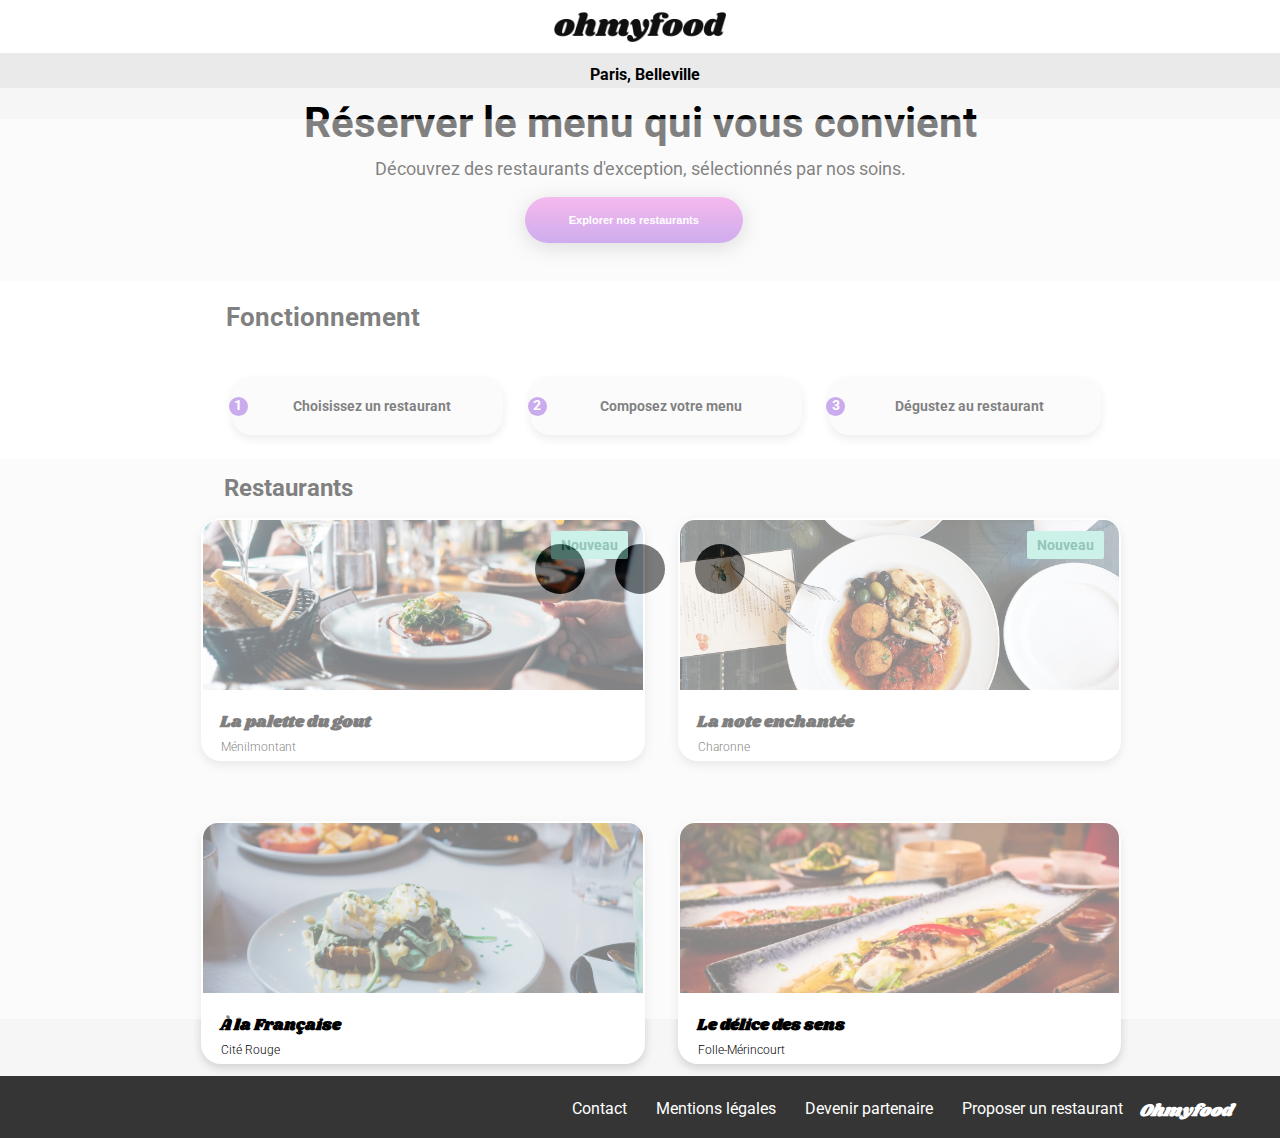
==== commit dd7140bb: "correction de la page d'accueil lors de lextension de celle-ci" ====
--- a/index.html
+++ b/index.html
@@ -26,165 +26,167 @@
       <div class="point2"></div>
       <div class="point3"></div>
     </div>
-    <header>
-      <nav>
-        <div class="logoResto">
-          <img
-            id="logoTaille"
-            src="./asset/Images_et_textes_Ohmyfood/images/logo/ohmyfood.png"
-            alt="logo Oh my food"
-          />
+    <div class="mainContainer">
+      <header>
+        <nav>
+          <div class="logoResto">
+            <img
+              id="logoTaille"
+              src="./asset/Images_et_textes_Ohmyfood/images/logo/ohmyfood.png"
+              alt="logo Oh my food"
+            />
+          </div>
+        </nav>
+      </header>
+
+      <main>
+        <div class="ville">
+          <i class="iconSpace fa-solid fa-location-dot"></i>
+          <span>Paris, Belleville</span>
         </div>
-      </nav>
-    </header>
 
-    <main>
-      <div class="ville">
-        <i class="iconSpace fa-solid fa-location-dot"></i>
-        <span>Paris, Belleville</span>
-      </div>
+        <section class="Reservation">
+          <h1 id="reserve">Réserver le menu qui vous convient</h1>
+          <p id="decouvrir">
+            Découvrez des restaurants d'exception, sélectionnés par nos soins.
+          </p>
+          <button id="reservationBtn">Explorer nos restaurants</button>
+        </section>
 
-      <section class="Reservation">
-        <h1 id="reserve">Réserver le menu qui vous convient</h1>
-        <p id="decouvrir">
-          Découvrez des restaurants d'exception, sélectionnés par nos soins.
-        </p>
-        <button id="reservationBtn">Explorer nos restaurants</button>
-      </section>
+        <section class="Fonctionnement">
+          <div class="titreFonction">
+            <h2>Fonctionnement</h2>
+          </div>
+          <div class="categorie">
+            <div class="encadrement">
+              <div class="num">
+                <span>1</span>
+              </div>
+              <i class="iconSpace fa-solid fa-mobile-screen-button"></i>
+              Choisissez un restaurant
+            </div>
 
-      <section class="Fonctionnement">
-        <div class="titreFonction">
-          <h2>Fonctionnement</h2>
-        </div>
-        <div class="categorie">
-          <div class="encadrement">
-            <div class="num">
-              <span>1</span>
+            <div class="encadrement">
+              <div class="num">
+                <span>2</span>
+              </div>
+              <i class="iconSpace fa-solid fa-list-ul"></i>
+              Composez votre menu
             </div>
-            <i class="iconSpace fa-solid fa-mobile-screen-button"></i>
-            Choisissez un restaurant
+
+            <div class="encadrement">
+              <div class="num">
+                <span>3</span>
+              </div>
+              <i id="colorIcon" class="iconSpace fa-solid fa-store"></i>
+              Dégustez au restaurant
+            </div>
           </div>
+        </section>
 
-          <div class="encadrement">
-            <div class="num">
-              <span>2</span>
-            </div>
-            <i class="iconSpace fa-solid fa-list-ul"></i>
-            Composez votre menu
+        <section class="restaurant">
+          <h2 id="titreResto">Restaurants</h2>
+          <div class="positionCardResto">
+            <article class="encadrementResto">
+              <a href="./Restaurant/La_palette_du_gout.html">
+                <img
+                  class="image"
+                  src="./asset/Images_et_textes_Ohmyfood/images/restaurants/jay-wennington-N_Y88TWmGwA-unsplash.jpg"
+                  alt="photo restaurant La palette du gout"
+                />
+                <div>
+                  <span class="nouveau">Nouveau</span>
+                  <h3 class="titre">La palette du gout</h3>
+                  <div class="coeur">
+                    <i class="fa-regular fa-heart nobg"></i>
+                    <i class="fa-solid fa-heart bg"></i>
+                  </div>
+                </div>
+                <p class="text">Ménilmontant</p>
+              </a>
+            </article>
+
+            <article class="encadrementResto">
+              <a href="./Restaurant/La_note_enchantée.html">
+                <img
+                  class="image"
+                  src="./asset/Images_et_textes_Ohmyfood/images/restaurants/stil-u2Lp8tXIcjw-unsplash.jpg"
+                  alt="photo restaurant La palette du gout"
+                />
+                <div>
+                  <span class="nouveau">Nouveau</span>
+                  <h3 class="titre">La note enchantée</h3>
+                  <div class="coeur">
+                    <i class="fa-regular fa-heart nobg"></i>
+                    <i class="fa-solid fa-heart bg"></i>
+                  </div>
+                </div>
+                <p class="text">Charonne</p>
+              </a>
+            </article>
+
+            <article class="encadrementResto">
+              <a href="./Restaurant/À_la_française.html">
+                <img
+                  class="image"
+                  src="./asset/Images_et_textes_Ohmyfood/images/restaurants/toa-heftiba-DQKerTsQwi0-unsplash.jpg"
+                  alt="photo restaurant La palette du gout"
+                />
+                <div>
+                  <h3 class="titre">À la Française</h3>
+                  <div class="coeur">
+                    <i class="fa-regular fa-heart nobg"></i>
+                    <i class="fa-solid fa-heart bg"></i>
+                  </div>
+                </div>
+                <p class="text">Cité Rouge</p>
+              </a>
+            </article>
+
+            <article class="encadrementResto">
+              <a href="./Restaurant/Le_délice_des_sens.html">
+                <img
+                  class="image"
+                  src="./asset/Images_et_textes_Ohmyfood/images/restaurants/louis-hansel-shotsoflouis-qNBGVyOCY8Q-unsplash.jpg"
+                  alt="photo restaurant La palette du gout"
+                />
+                <div>
+                  <h3 class="titre">Le délice des sens</h3>
+                  <div class="coeur">
+                    <i class="fa-regular fa-heart nobg"></i>
+                    <i class="fa-solid fa-heart bg"></i>
+                  </div>
+                </div>
+                <p class="text">Folle-Mérincourt</p>
+              </a>
+            </article>
           </div>
+        </section>
+      </main>
+      <footer class="fondFooter">
+        <h2 class="titreFooter">Ohmyfood</h2>
+        <ul class="PositionFooter">
+          <li>
+            <a href="#" class="list__link link__bold">
+              <i class="fa-solid fa-utensils"></i>
+              Proposer un restaurant
+            </a>
+          </li>
+          <li>
+            <a href="#" class="list__link link__bold hand">
+              <i class="fa-solid fa-handshake-angle" id="hand"></i>
+              Devenir partenaire
+            </a>
+          </li>
+          <li>
+            <a href="#" class="list__link colorFooter">Mentions légales</a>
+          </li>
 
-          <div class="encadrement">
-            <div class="num">
-              <span>3</span>
-            </div>
-            <i id="colorIcon" class="iconSpace fa-solid fa-store"></i>
-            Dégustez au restaurant
-          </div>
-        </div>
-      </section>
-
-      <section class="restaurant">
-        <h2 id="titreResto">Restaurants</h2>
-        <div class="positionCardResto">
-          <article class="encadrementResto">
-            <a href="./Restaurant/La_palette_du_gout.html">
-              <img
-                class="image"
-                src="./asset/Images_et_textes_Ohmyfood/images/restaurants/jay-wennington-N_Y88TWmGwA-unsplash.jpg"
-                alt="photo restaurant La palette du gout"
-              />
-              <div>
-                <span class="nouveau">Nouveau</span>
-                <h3 class="titre">La palette du gout</h3>
-                <div class="coeur">
-                  <i class="fa-regular fa-heart nobg"></i>
-                  <i class="fa-solid fa-heart bg"></i>
-                </div>
-              </div>
-              <p class="text">Ménilmontant</p>
-            </a>
-          </article>
-
-          <article class="encadrementResto">
-            <a href="./Restaurant/La_note_enchantée.html">
-              <img
-                class="image"
-                src="./asset/Images_et_textes_Ohmyfood/images/restaurants/stil-u2Lp8tXIcjw-unsplash.jpg"
-                alt="photo restaurant La palette du gout"
-              />
-              <div>
-                <span class="nouveau">Nouveau</span>
-                <h3 class="titre">La note enchantée</h3>
-                <div class="coeur">
-                  <i class="fa-regular fa-heart nobg"></i>
-                  <i class="fa-solid fa-heart bg"></i>
-                </div>
-              </div>
-              <p class="text">Charonne</p>
-            </a>
-          </article>
-
-          <article class="encadrementResto">
-            <a href="./Restaurant/À_la_française.html">
-              <img
-                class="image"
-                src="./asset/Images_et_textes_Ohmyfood/images/restaurants/toa-heftiba-DQKerTsQwi0-unsplash.jpg"
-                alt="photo restaurant La palette du gout"
-              />
-              <div>
-                <h3 class="titre">À la Française</h3>
-                <div class="coeur">
-                  <i class="fa-regular fa-heart nobg"></i>
-                  <i class="fa-solid fa-heart bg"></i>
-                </div>
-              </div>
-              <p class="text">Cité Rouge</p>
-            </a>
-          </article>
-
-          <article class="encadrementResto">
-            <a href="./Restaurant/Le_délice_des_sens.html">
-              <img
-                class="image"
-                src="./asset/Images_et_textes_Ohmyfood/images/restaurants/louis-hansel-shotsoflouis-qNBGVyOCY8Q-unsplash.jpg"
-                alt="photo restaurant La palette du gout"
-              />
-              <div>
-                <h3 class="titre">Le délice des sens</h3>
-                <div class="coeur">
-                  <i class="fa-regular fa-heart nobg"></i>
-                  <i class="fa-solid fa-heart bg"></i>
-                </div>
-              </div>
-              <p class="text">Folle-Mérincourt</p>
-            </a>
-          </article>
-        </div>
-      </section>
-    </main>
-    <footer class="fondFooter">
-      <h2 class="titreFooter">Ohmyfood</h2>
-      <ul class="PositionFooter">
-        <li>
-          <a href="#" class="list__link link__bold">
-            <i class="fa-solid fa-utensils"></i>
-            Proposer un restaurant
-          </a>
-        </li>
-        <li>
-          <a href="#" class="list__link link__bold hand">
-            <i class="fa-solid fa-handshake-angle" id="hand"></i>
-            Devenir partenaire
-          </a>
-        </li>
-        <li>
-          <a href="#" class="list__link colorFooter">Mentions légales</a>
-        </li>
-
-        <li>
-          <a href="mailto:contact@ohmyfood.com" class="list__link">Contact</a>
-        </li>
-      </ul>
-    </footer>
+          <li>
+            <a href="mailto:contact@ohmyfood.com" class="list__link">Contact</a>
+          </li>
+        </ul>
+      </footer>
+    </div>
   </body>
 </html>
--- a/Sass/main.css
+++ b/Sass/main.css
@@ -130,7 +130,17 @@
 }
 body {
   margin: 0;
-  font-family: "roboto", sans-serif;
+  width: 100%;
+  display: flex;
+  justify-content: center;
+  flex-direction: column;
+  align-items: center;
+}
+
+.mainContainer {
+  width: 100%;
+  max-width: 1440px;
+  min-width: 320px;
 }
 
 .iconSpace {
@@ -244,6 +254,7 @@
   margin-top: 4px;
   margin-left: 17px;
   color: black;
+  font-family: "Shrikhand";
 }
 
 .nouveau {
@@ -296,7 +307,7 @@
   border: none;
   background: linear-gradient(to top, #9356dc -14%, #ff79da 128%);
   box-shadow: 0px 4px 20px rgba(0, 0, 0, 0.25);
-  width: 74%;
+  width: 218px;
   height: 39px;
   display: flex;
   align-items: center;
@@ -357,7 +368,7 @@
   align-items: center;
   z-index: 1;
   animation: disappear 200ms;
-  animation-delay: 5s;
+  animation-delay: 3s;
   animation-fill-mode: forwards;
 }
 
@@ -420,7 +431,7 @@
     border: none;
     background: linear-gradient(to top, #9356dc -14%, #ff79da 128%);
     box-shadow: 0px 4px 20px rgba(0, 0, 0, 0.25);
-    width: 18%;
+    width: 218px;
     height: 46px;
     margin-left: 41%;
     cursor: pointer;
@@ -715,12 +726,12 @@
 
 .positionPlat2 {
   animation-name: moveInleft;
-  animation-duration: 4s;
+  animation-delay: 2s;
 }
 
 .positionPlat3 {
   animation-name: moveInleft;
-  animation-duration: 6s;
+  animation-delay: 4s;
 }
 
 @media screen and (min-width: 1024px) {
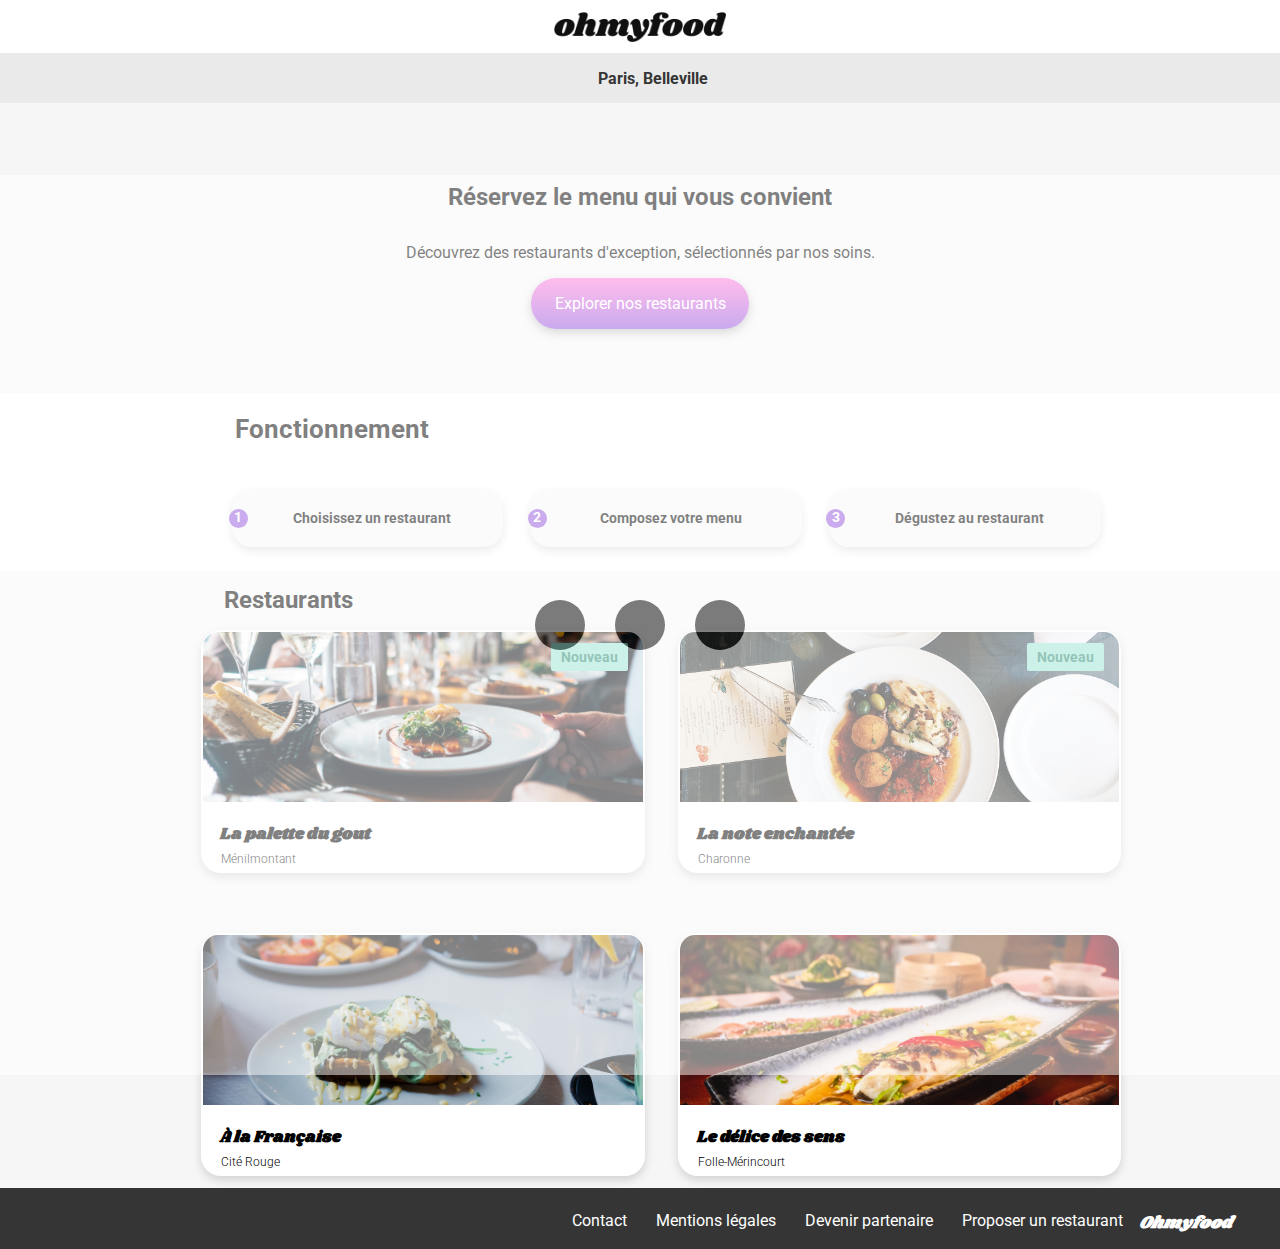
==== commit b16cbbb3: "correction du boutton de reservation et de la section ville" ====
--- a/index.html
+++ b/index.html
@@ -46,11 +46,13 @@
         </div>
 
         <section class="Reservation">
-          <h1 id="reserve">Réserver le menu qui vous convient</h1>
-          <p id="decouvrir">
+          <h1 class="section-title">Réservez le menu qui vous convient</h1>
+          <p>
             Découvrez des restaurants d'exception, sélectionnés par nos soins.
           </p>
-          <button id="reservationBtn">Explorer nos restaurants</button>
+          <a class="reservationBtn" href="#restaurants"
+            >Explorer nos restaurants</a
+          >
         </section>
 
         <section class="Fonctionnement">
--- a/Sass/main.css
+++ b/Sass/main.css
@@ -149,12 +149,15 @@
 
 .ville {
   width: 100%;
-  background-color: #eaeaea;
-  height: 42px;
-  margin-bottom: -21px;
-  display: flex;
-  justify-content: center;
-  align-items: center;
+  height: 50px;
+  background-color: #EAEAEA;
+  display: flex;
+  justify-content: center;
+  align-items: center;
+  gap: 17px;
+  color: #353535;
+  position: relative;
+  z-index: -1;
 }
 
 h1#reserve {
@@ -171,8 +174,20 @@
 }
 
 .Reservation {
+  width: 100%;
+  height: 290px;
+  text-align: center;
   background-color: #f6f6f6;
-  height: 193px;
+  padding: 0;
+  display: flex;
+  flex-direction: column;
+  justify-content: center;
+  align-items: center;
+}
+
+.section-title {
+  font-size: 24px;
+  font-weight: 700;
 }
 
 .titreFonction {
@@ -298,22 +313,20 @@
   margin-top: 7px;
 }
 
-button#reservationBtn {
-  font-weight: bold;
+.reservationBtn {
+  width: 218px;
+  background: linear-gradient(0deg, #9356dc, #FF79DA);
+  border-radius: 25px;
+  color: white;
   font-size: 16px;
-  color: #ffffff;
-  font-size: 11px;
-  border-radius: 30px;
+  box-shadow: 0 4px 10px 0 rgba(0, 0, 0, 0.25);
+  text-align: center;
+  padding-top: 16px;
+  padding-bottom: 16px;
   border: none;
-  background: linear-gradient(to top, #9356dc -14%, #ff79da 128%);
-  box-shadow: 0px 4px 20px rgba(0, 0, 0, 0.25);
-  width: 218px;
-  height: 39px;
-  display: flex;
-  align-items: center;
-  justify-content: center;
-  margin-left: 11%;
-  cursor: pointer;
+  display: flex;
+  justify-content: center;
+  align-items: center;
 }
 
 #reservationBtn:hover {
@@ -422,26 +435,30 @@
     display: flex;
     justify-content: center;
   }
-  button#reservationBtn {
-    font-weight: bold;
-    color: #ffffff;
+  .btn {
+    width: 218px;
+    background: linear-gradient(0deg, #9356dc, #FF79DA);
+    border-radius: 25px;
+    color: white;
     font-size: 16px;
-    font-size: 11px;
-    border-radius: 30px;
+    box-shadow: 0 4px 10px 0 rgba(0, 0, 0, 0.25);
+    text-align: center;
+    padding-top: 16px;
+    padding-bottom: 16px;
     border: none;
-    background: linear-gradient(to top, #9356dc -14%, #ff79da 128%);
-    box-shadow: 0px 4px 20px rgba(0, 0, 0, 0.25);
-    width: 218px;
-    height: 46px;
-    margin-left: 41%;
-    cursor: pointer;
+    display: flex;
+    justify-content: center;
+    align-items: center;
   }
   .titreFonction {
-    margin-left: 21px;
     display: flex;
     justify-content: flex-start;
     font-weight: 700;
     font-size: 17px;
+  }
+  .section-title {
+    font-size: 24px;
+    font-weight: 700;
   }
   .encadrement {
     position: relative;
@@ -533,12 +550,15 @@
   }
   .ville {
     width: 100%;
-    background-color: #eaeaea;
-    height: 42px;
-    margin-bottom: -35px;
+    height: 50px;
+    background-color: #EAEAEA;
     display: flex;
     justify-content: center;
     align-items: center;
+    gap: 17px;
+    color: #353535;
+    position: relative;
+    z-index: -1;
   }
   h1#reserve {
     font-size: 42px;
